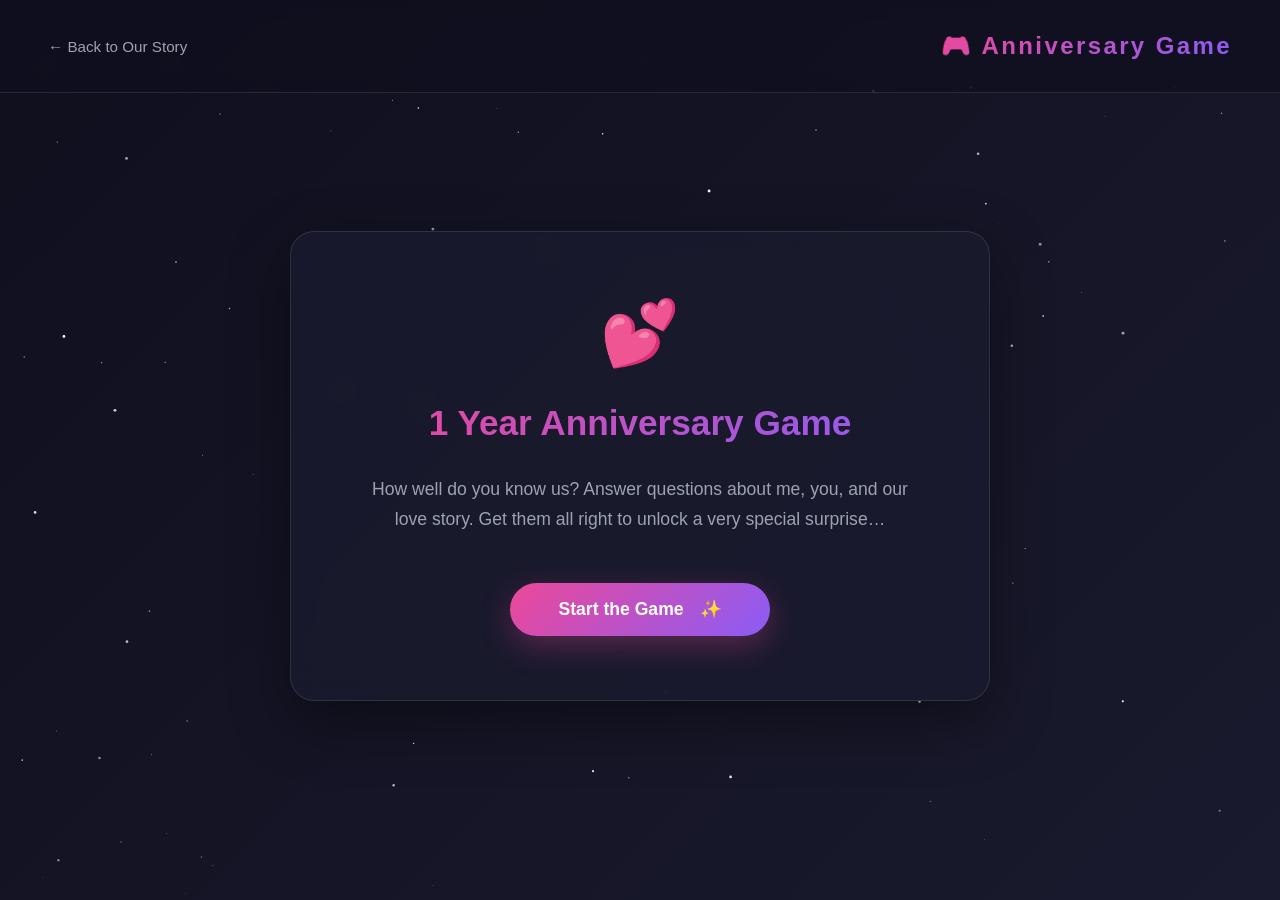
==== game.html @ 74aa3aa0 "added the game" ====
<!doctype html>
<html lang="en">
  <head>
    <meta charset="UTF-8" />
    <meta name="viewport" content="width=device-width, initial-scale=1.0" />
    <title>Anniversary Game | JM & Yara</title>
    <link rel="stylesheet" href="styles.css" />
  </head>
  <body>
    <canvas id="starsCanvas"></canvas>

    <nav class="navbar game-navbar">
      <div class="nav-content">
        <a href="index.html" class="nav-back-link">← Back to Our Story</a>
        <div class="nav-logo">🎮 Anniversary Game</div>
      </div>
    </nav>

    <main class="game-page">
      <!-- Welcome -->
      <section class="game-screen active" id="welcomeScreen">
        <div class="game-card">
          <div class="game-emoji">💕</div>
          <h1>1 Year Anniversary Game</h1>
          <p class="game-intro">
            How well do you know us? Answer questions about me, you, and our
            love story. Get them all right to unlock a very special surprise…
          </p>
          <button class="cta-button" id="startGameBtn">
            <span>Start the Game</span>
            <span class="button-icon">✨</span>
          </button>
        </div>
      </section>

      <!-- Quiz -->
      <section class="game-screen" id="quizScreen">
        <div class="game-card game-card-wide">
          <div class="game-progress">
            <div class="game-progress-bar" id="progressBar"></div>
          </div>
          <p class="game-category" id="questionCategory"></p>
          <h2 class="game-question" id="questionText"></h2>
          <div class="game-options" id="optionsContainer"></div>
          <p class="game-feedback hidden" id="questionFeedback"></p>
          <button class="cta-button game-next-btn hidden" id="nextQuestionBtn">
            <span>Next Question</span>
            <span class="button-icon">→</span>
          </button>
        </div>
      </section>

      <!-- Success -->
      <section class="game-screen" id="successScreen">
        <div class="game-card game-card-reveal">
          <div class="game-emoji">🎁</div>
          <h1>You Did It!</h1>
          <p class="game-intro">
            You know our story by heart. Here's where your gift is hiding…
          </p>
          <div class="gift-reveal">
            <p class="gift-label">Your gift is located:</p>
            <p class="gift-location">Under her bed 🛏️💝</p>
          </div>
          <a href="index.html" class="cta-button game-home-btn">
            <span>Back to Our Story</span>
            <span class="button-icon">❤️</span>
          </a>
        </div>
      </section>

      <!-- Retry -->
      <section class="game-screen" id="retryScreen">
        <div class="game-card">
          <div class="game-emoji">💭</div>
          <h1>Almost There!</h1>
          <p class="game-intro" id="retryMessage"></p>
          <button class="cta-button" id="retryGameBtn">
            <span>Try Again</span>
            <span class="button-icon">🔄</span>
          </button>
        </div>
      </section>
    </main>

    <div id="confettiContainer"></div>

    <audio id="clickSound" preload="auto">
      <source
        src="https://assets.mixkit.co/active_storage/sfx/2570/2570-preview.mp3"
        type="audio/mpeg"
      />
    </audio>
    <audio id="successSound" preload="auto">
      <source
        src="https://assets.mixkit.co/active_storage/sfx/1435/1435-preview.mp3"
        type="audio/mpeg"
      />
    </audio>

    <script src="game.js"></script>
  </body>
</html>
---- styles.css ----
/* ========================================
   ANNIVERSARY WEBSITE - PREMIUM STYLING
   ======================================== */

/* Global CSS Variables */
:root {
    /* Colors - Romantic Palette */
    --primary-dark: #0f0f1e;
    --primary-light: #f5f5ff;
    --accent-purple: #8b5cf6;
    --accent-blue: #3b82f6;
    --accent-pink: #ec4899;
    --accent-gold: #fbbf24;
    --text-dark: #1f2937;
    --text-light: #f3f4f6;
    --text-muted: #9ca3af;

    /* Theme Variables */
    --bg-primary: var(--primary-dark);
    --bg-secondary: #1a1a2e;
    --text-primary: var(--text-light);
    --text-secondary: var(--text-muted);
    --border-color: rgba(255, 255, 255, 0.1);

    /* Spacing */
    --spacing-xs: 0.5rem;
    --spacing-sm: 1rem;
    --spacing-md: 2rem;
    --spacing-lg: 3rem;
    --spacing-xl: 4rem;

    /* Typography */
    --font-sans: 'Segoe UI', Tahoma, Geneva, Verdana, sans-serif;
    --font-serif: 'Georgia', serif;

    /* Transitions */
    --transition-fast: 0.2s ease;
    --transition-normal: 0.3s ease;
    --transition-slow: 0.5s ease;
    --transition-slower: 0.8s ease;
}

/* Light Theme */
body.light-theme {
    --bg-primary: var(--primary-light);
    --bg-secondary: #f0f0ff;
    --text-primary: var(--text-dark);
    --text-secondary: #6b7280;
    --border-color: rgba(0, 0, 0, 0.1);
}

/* ========================================
   GLOBAL STYLES
   ======================================== */

* {
    margin: 0;
    padding: 0;
    box-sizing: border-box;
}

html {
    scroll-behavior: smooth;
}

body {
    font-family: var(--font-sans);
    background: linear-gradient(135deg, var(--bg-primary) 0%, var(--bg-secondary) 100%);
    color: var(--text-primary);
    transition: background var(--transition-slow), color var(--transition-slow);
    overflow-x: hidden;
    min-height: 100vh;
}

/* ========================================
   LOADING SCREEN
   ======================================== */

.loading-screen {
    position: fixed;
    inset: 0;
    display: flex;
    align-items: center;
    justify-content: center;
    background: linear-gradient(135deg, #0f0f1e 0%, #1a1a2e 100%);
    z-index: 9999;
    animation: fadeOut 0.8s ease forwards;
    animation-delay: 2s;
}

.loading-content {
    text-align: center;
}

.spinner {
    width: 60px;
    height: 60px;
    border: 3px solid rgba(255, 255, 255, 0.2);
    border-top-color: var(--accent-pink);
    border-radius: 50%;
    animation: spin 1s linear infinite;
    margin: 0 auto var(--spacing-md);
}

.loading-screen p {
    color: var(--text-light);
    font-size: 1.1rem;
    letter-spacing: 0.1em;
}

@keyframes spin {
    to { transform: rotate(360deg); }
}

@keyframes fadeOut {
    to {
        opacity: 0;
        visibility: hidden;
    }
}

/* ========================================
   SCROLL PROGRESS INDICATOR
   ======================================== */

.scroll-progress {
    position: fixed;
    top: 0;
    left: 0;
    height: 4px;
    background: linear-gradient(90deg, var(--accent-pink), var(--accent-purple), var(--accent-blue));
    width: 0%;
    z-index: 1000;
    transition: width 0.1s linear;
}

/* ========================================
   PARTICLES & BACKGROUNDS
   ======================================== */

.particle-container {
    position: fixed;
    inset: 0;
    z-index: -1;
    pointer-events: none;
}

.particle {
    position: absolute;
    background: radial-gradient(circle, var(--accent-pink) 0%, transparent 70%);
    border-radius: 50%;
    opacity: 0.3;
    animation: floatParticle var(--transition-slower) ease-in-out infinite;
}

@keyframes floatParticle {
    0%, 100% {
        transform: translateY(0) translateX(0);
        opacity: 0;
    }
    50% {
        opacity: 0.5;
    }
}

#starsCanvas {
    position: fixed;
    top: 0;
    left: 0;
    width: 100%;
    height: 100%;
    z-index: -1;
}

/* ========================================
   NAVBAR
   ======================================== */

.navbar {
    position: fixed;
    top: 0;
    left: 0;
    right: 0;
    padding: var(--spacing-md) var(--spacing-lg);
    background: rgba(15, 15, 30, 0.7);
    backdrop-filter: blur(10px);
    border-bottom: 1px solid var(--border-color);
    z-index: 100;
    transition: all var(--transition-normal);
}

.nav-content {
    max-width: 1400px;
    margin: 0 auto;
    display: flex;
    justify-content: space-between;
    align-items: center;
}

.nav-logo {
    font-size: 1.5rem;
    font-weight: 600;
    letter-spacing: 0.1em;
    background: linear-gradient(135deg, var(--accent-pink), var(--accent-purple));
    -webkit-background-clip: text;
    -webkit-text-fill-color: transparent;
    background-clip: text;
}

.nav-controls {
    display: flex;
    gap: var(--spacing-md);
}

.control-btn {
    background: rgba(139, 92, 246, 0.2);
    border: 1px solid var(--border-color);
    color: var(--text-primary);
    width: 40px;
    height: 40px;
    border-radius: 50%;
    cursor: pointer;
    font-size: 1.2rem;
    transition: all var(--transition-normal);
    display: flex;
    align-items: center;
    justify-content: center;
}

.control-btn:hover {
    background: rgba(139, 92, 246, 0.4);
    transform: scale(1.1);
}

/* ========================================
   SECTION HEADERS
   ======================================== */

.section-header {
    text-align: center;
    margin-bottom: var(--spacing-xl);
    animation: slideInDown 0.8s ease;
}

.section-header h2 {
    font-size: 3rem;
    margin-bottom: var(--spacing-md);
    background: linear-gradient(135deg, var(--accent-pink), var(--accent-purple), var(--accent-blue));
    -webkit-background-clip: text;
    -webkit-text-fill-color: transparent;
    background-clip: text;
    font-weight: 700;
    letter-spacing: 0.05em;
}

.header-underline {
    width: 100px;
    height: 4px;
    background: linear-gradient(90deg, var(--accent-pink), var(--accent-purple));
    margin: 0 auto;
    border-radius: 2px;
}

@keyframes slideInDown {
    from {
        opacity: 0;
        transform: translateY(-30px);
    }
    to {
        opacity: 1;
        transform: translateY(0);
    }
}

/* ========================================
   HERO SECTION
   ======================================== */

.hero {
    position: relative;
    min-height: 100vh;
    display: flex;
    align-items: center;
    justify-content: center;
    text-align: center;
    padding: var(--spacing-xl);
    overflow: hidden;
    background: linear-gradient(135deg, #0f0f1e 0%, #1a1a2e 50%, #2d1b69 100%);
}

.hero-stars {
    position: absolute;
    inset: 0;
    z-index: 1;
}

.hero-content {
    position: relative;
    z-index: 2;
    max-width: 800px;
    animation: fadeInUp 1.2s ease 0.5s both;
}

.hero-title {
    font-size: 5rem;
    font-weight: 800;
    margin-bottom: var(--spacing-md);
    background: linear-gradient(135deg, var(--accent-pink), var(--accent-purple), var(--accent-blue));
    -webkit-background-clip: text;
    -webkit-text-fill-color: transparent;
    background-clip: text;
    animation: titleGlow 3s ease infinite;
    letter-spacing: 0.02em;
    line-height: 1.2;
}

.hero-subtitle {
    font-size: 1.5rem;
    color: var(--text-secondary);
    margin-bottom: var(--spacing-xl);
    animation: fadeIn 1s ease 1s both;
}

.cta-button {
    display: inline-flex;
    align-items: center;
    gap: var(--spacing-sm);
    padding: 1rem 3rem;
    font-size: 1.1rem;
    font-weight: 600;
    background: linear-gradient(135deg, var(--accent-pink), var(--accent-purple));
    color: white;
    border: none;
    border-radius: 50px;
    cursor: pointer;
    transition: all var(--transition-normal);
    box-shadow: 0 10px 30px rgba(236, 72, 153, 0.3);
    animation: bounceIn 0.8s ease 1.2s both;
    position: relative;
    overflow: hidden;
}

.cta-button::before {
    content: '';
    position: absolute;
    inset: 0;
    background: linear-gradient(135deg, var(--accent-blue), var(--accent-pink));
    opacity: 0;
    transition: opacity var(--transition-normal);
}

.cta-button:hover {
    transform: translateY(-2px);
    box-shadow: 0 15px 40px rgba(236, 72, 153, 0.5);
}

.cta-button:active {
    transform: translateY(0);
}

.button-icon {
    display: inline-block;
    animation: spin 2s linear infinite;
}

.scroll-indicator {
    position: absolute;
    bottom: var(--spacing-xl);
    left: 50%;
    transform: translateX(-50%);
    text-align: center;
    animation: bounce 2s ease infinite;
}

.scroll-indicator span {
    display: block;
    color: var(--text-secondary);
    margin-bottom: var(--spacing-sm);
    font-size: 0.9rem;
}

.mouse-icon {
    width: 24px;
    height: 36px;
    border: 2px solid var(--accent-pink);
    border-radius: 12px;
    margin: 0 auto;
    position: relative;
}

.mouse-icon::after {
    content: '';
    position: absolute;
    width: 2px;
    height: 8px;
    background: var(--accent-pink);
    top: 6px;
    left: 50%;
    transform: translateX(-50%);
    border-radius: 1px;
    animation: scroll 1.5s ease infinite;
}

@keyframes bounce {
    0%, 100% {
        transform: translateX(-50%) translateY(0);
    }
    50% {
        transform: translateX(-50%) translateY(10px);
    }
}

@keyframes scroll {
    0% {
        opacity: 1;
        transform: translateX(-50%) translateY(0);
    }
    100% {
        opacity: 0;
        transform: translateX(-50%) translateY(10px);
    }
}

@keyframes fadeInUp {
    from {
        opacity: 0;
        transform: translateY(30px);
    }
    to {
        opacity: 1;
        transform: translateY(0);
    }
}

@keyframes fadeIn {
    from {
        opacity: 0;
    }
    to {
        opacity: 1;
    }
}

@keyframes titleGlow {
    0%, 100% {
        filter: drop-shadow(0 0 10px rgba(236, 72, 153, 0.3));
    }
    50% {
        filter: drop-shadow(0 0 20px rgba(139, 92, 246, 0.5));
    }
}

/* ========================================
   LOVE LETTER SECTION
   ======================================== */

.love-letter {
    min-height: 100vh;
    display: flex;
    flex-direction: column;
    align-items: center;
    justify-content: center;
    padding: var(--spacing-xl);
    background: linear-gradient(135deg, var(--bg-primary) 0%, var(--bg-secondary) 100%);
}

.letter-content {
    display: flex;
    align-items: center;
    justify-content: center;
    margin-top: var(--spacing-xl);
}

.letter-paper {
    background: rgba(255, 255, 255, 0.05);
    backdrop-filter: blur(10px);
    border: 1px solid var(--border-color);
    border-radius: 20px;
    padding: var(--spacing-xl);
    max-width: 700px;
    box-shadow: 0 20px 60px rgba(236, 72, 153, 0.1);
    animation: paperSlideIn 1s ease;
}

.letter-text {
    color: var(--text-primary);
    line-height: 1.8;
    font-size: 1.1rem;
}

.letter-text p {
    margin-bottom: var(--spacing-md);
    animation: typewriter 2.5s steps(60, end) forwards;
    opacity: 0;
}

.letter-text p:nth-child(1) {
    animation-delay: 0.2s;
}

.letter-text p:nth-child(2) {
    animation-delay: 0.6s;
}

.letter-text p:nth-child(3) {
    animation-delay: 1s;
}

.letter-text p:nth-child(4) {
    animation-delay: 1.4s;
}

.letter-text p:nth-child(5) {
    animation-delay: 1.8s;
}

.letter-text p:nth-child(6) {
    animation-delay: 2.2s;
}

.letter-text p:nth-child(7) {
    animation-delay: 2.6s;
}

.letter-text p:nth-child(8) {
    animation-delay: 3s;
}

.letter-signature {
    margin-top: var(--spacing-lg) !important;
    text-align: right;
    font-style: italic;
    color: var(--accent-pink);
    animation-delay: 3.4s !important;
}

@keyframes typewriter {
    from {
        opacity: 0;
    }
    to {
        opacity: 1;
    }
}

@keyframes paperSlideIn {
    from {
        opacity: 0;
        transform: translateY(40px) rotateX(20deg);
    }
    to {
        opacity: 1;
        transform: translateY(0) rotateX(0);
    }
}

/* ========================================
   TIMELINE SECTION
   ======================================== */

.timeline {
    min-height: 100vh;
    display: flex;
    flex-direction: column;
    align-items: center;
    justify-content: center;
    padding: var(--spacing-xl);
    background: linear-gradient(135deg, var(--bg-secondary) 0%, var(--bg-primary) 100%);
}

.timeline-container {
    position: relative;
    max-width: 800px;
    width: 100%;
    margin-top: var(--spacing-xl);
}

.timeline-line {
    position: absolute;
    left: 50%;
    top: 0;
    bottom: 0;
    width: 2px;
    background: linear-gradient(180deg, var(--accent-pink), var(--accent-purple), transparent);
    transform: translateX(-50%);
}

.timeline-items {
    position: relative;
    z-index: 2;
}

.timeline-item {
    margin-bottom: var(--spacing-xl);
    animation: fadeInLeft 0.8s ease forwards;
    opacity: 0;
}

.timeline-item:nth-child(odd) {
    text-align: right;
    padding-right: 51%;
}

.timeline-item:nth-child(even) {
    text-align: left;
    padding-left: 51%;
}

.timeline-marker {
    position: absolute;
    left: 50%;
    transform: translateX(-50%);
    width: 16px;
    height: 16px;
    background: linear-gradient(135deg, var(--accent-pink), var(--accent-purple));
    border-radius: 50%;
    border: 3px solid var(--bg-secondary);
    top: 20px;
    z-index: 3;
    animation: pulseMarker 2s ease infinite;
}

.timeline-content {
    background: rgba(139, 92, 246, 0.1);
    border: 1px solid var(--border-color);
    border-radius: 15px;
    padding: var(--spacing-md);
    backdrop-filter: blur(10px);
    transition: all var(--transition-normal);
}

.timeline-content:hover {
    background: rgba(139, 92, 246, 0.2);
    transform: translateY(-5px);
}

.timeline-date {
    color: var(--accent-pink);
    font-weight: 600;
    margin-bottom: var(--spacing-sm);
    font-size: 0.9rem;
}

.timeline-title {
    font-size: 1.3rem;
    font-weight: 700;
    margin-bottom: var(--spacing-sm);
    color: var(--text-primary);
}

.timeline-description {
    color: var(--text-secondary);
    line-height: 1.6;
}

@keyframes fadeInLeft {
    from {
        opacity: 0;
        transform: translateX(-30px);
    }
    to {
        opacity: 1;
        transform: translateX(0);
    }
}

@keyframes pulseMarker {
    0%, 100% {
        box-shadow: 0 0 0 0 rgba(236, 72, 153, 0.7);
    }
    50% {
        box-shadow: 0 0 0 10px rgba(236, 72, 153, 0);
    }
}

@media (max-width: 768px) {
    .timeline-line {
        left: 0;
    }

    .timeline-item {
        text-align: left !important;
        padding-left: var(--spacing-xl) !important;
        padding-right: 0 !important;
    }

    .timeline-marker {
        left: 0;
    }
}

/* ========================================
   GALLERY SECTION
   ======================================== */

.gallery {
    min-height: 100vh;
    display: flex;
    flex-direction: column;
    align-items: center;
    justify-content: center;
    padding: var(--spacing-xl);
    background: linear-gradient(135deg, var(--bg-primary) 0%, var(--bg-secondary) 100%);
}

.gallery-grid {
    display: grid;
    grid-template-columns: repeat(auto-fit, minmax(250px, 1fr));
    gap: var(--spacing-md);
    max-width: 1200px;
    width: 100%;
    margin-top: var(--spacing-xl);
}

.gallery-item {
    position: relative;
    aspect-ratio: 1;
    border-radius: 15px;
    overflow: hidden;
    cursor: pointer;
    animation: scaleIn 0.6s ease;
    group: "gallery";
}

.gallery-item img {
    width: 100%;
    height: 100%;
    object-fit: cover;
    transition: transform var(--transition-slow);
}

.gallery-item:hover img {
    transform: scale(1.1);
}

.gallery-overlay {
    position: absolute;
    inset: 0;
    background: linear-gradient(135deg, rgba(139, 92, 246, 0.3), rgba(236, 72, 153, 0.3));
    display: flex;
    align-items: center;
    justify-content: center;
    opacity: 0;
    transition: opacity var(--transition-normal);
}

.gallery-item:hover .gallery-overlay {
    opacity: 1;
}

.gallery-overlay-icon {
    font-size: 3rem;
    animation: float 3s ease infinite;
}

@keyframes scaleIn {
    from {
        opacity: 0;
        transform: scale(0.9);
    }
    to {
        opacity: 1;
        transform: scale(1);
    }
}

@keyframes float {
    0%, 100% {
        transform: translateY(0);
    }
    50% {
        transform: translateY(-10px);
    }
}

/* ========================================
   LIGHTBOX
   ======================================== */

.lightbox {
    display: none;
    position: fixed;
    inset: 0;
    background: rgba(0, 0, 0, 0.9);
    z-index: 200;
    align-items: center;
    justify-content: center;
    padding: var(--spacing-xl);
    animation: fadeIn 0.3s ease;
}

.lightbox.active {
    display: flex;
}

.lightbox-content {
    position: relative;
    max-width: 900px;
    width: 100%;
    animation: zoomIn 0.3s ease;
}

#lightboxImage {
    width: 100%;
    height: auto;
    border-radius: 10px;
    max-height: 80vh;
    object-fit: contain;
}

.lightbox-close {
    position: absolute;
    top: -40px;
    right: 0;
    font-size: 2.5rem;
    color: white;
    background: none;
    border: none;
    cursor: pointer;
    transition: transform var(--transition-normal);
}

.lightbox-close:hover {
    transform: rotate(90deg);
}

.lightbox-caption {
    text-align: center;
    color: var(--text-light);
    margin-top: var(--spacing-md);
    font-style: italic;
}

@keyframes zoomIn {
    from {
        opacity: 0;
        transform: scale(0.8);
    }
    to {
        opacity: 1;
        transform: scale(1);
    }
}

/* ========================================
   REASONS SECTION
   ======================================== */

.reasons {
    min-height: 100vh;
    display: flex;
    flex-direction: column;
    align-items: center;
    justify-content: center;
    padding: var(--spacing-xl);
    background: linear-gradient(135deg, var(--bg-secondary) 0%, var(--bg-primary) 100%);
}

.reasons-grid {
    display: grid;
    grid-template-columns: repeat(auto-fit, minmax(280px, 1fr));
    gap: var(--spacing-lg);
    max-width: 1200px;
    width: 100%;
    margin-top: var(--spacing-xl);
    perspective: 1000px;
}

.reason-card {
    position: relative;
    height: 300px;
    cursor: pointer;
    animation: cardSlideIn 0.8s ease;
}

.reason-card-inner {
    position: relative;
    width: 100%;
    height: 100%;
    transition: transform 0.6s;
    transform-style: preserve-3d;
}

.reason-card.flipped .reason-card-inner {
    transform: rotateY(180deg);
}

.reason-card-front,
.reason-card-back {
    position: absolute;
    width: 100%;
    height: 100%;
    backface-visibility: hidden;
    display: flex;
    align-items: center;
    justify-content: center;
    text-align: center;
    border-radius: 15px;
    border: 1px solid var(--border-color);
    padding: var(--spacing-md);
}

.reason-card-front {
    background: linear-gradient(135deg, rgba(139, 92, 246, 0.2), rgba(236, 72, 153, 0.2));
    backdrop-filter: blur(10px);
}

.reason-card-back {
    background: linear-gradient(135deg, rgba(236, 72, 153, 0.2), rgba(59, 130, 246, 0.2));
    backdrop-filter: blur(10px);
    transform: rotateY(180deg);
}

.reason-emoji {
    font-size: 3rem;
    margin-bottom: var(--spacing-md);
    display: block;
}

.reason-title {
    font-size: 1.5rem;
    font-weight: 700;
    color: var(--text-primary);
}

.reason-description {
    color: var(--text-secondary);
    line-height: 1.6;
    font-size: 0.95rem;
}

@keyframes cardSlideIn {
    from {
        opacity: 0;
        transform: translateY(30px);
    }
    to {
        opacity: 1;
        transform: translateY(0);
    }
}

/* ========================================
   COUNTER SECTION
   ======================================== */

.counter {
    min-height: 100vh;
    display: flex;
    flex-direction: column;
    align-items: center;
    justify-content: center;
    padding: var(--spacing-xl);
    background: linear-gradient(135deg, var(--bg-primary) 0%, var(--bg-secondary) 100%);
}

.counter-grid {
    display: grid;
    grid-template-columns: repeat(auto-fit, minmax(220px, 1fr));
    gap: var(--spacing-lg);
    max-width: 1000px;
    width: 100%;
    margin-top: var(--spacing-xl);
}

.counter-card {
    background: rgba(139, 92, 246, 0.1);
    border: 1px solid var(--border-color);
    border-radius: 15px;
    padding: var(--spacing-lg);
    text-align: center;
    backdrop-filter: blur(10px);
    transition: all var(--transition-normal);
    animation: counterBounce 0.8s ease;
}

.counter-card:hover {
    background: rgba(139, 92, 246, 0.2);
    transform: translateY(-10px);
    box-shadow: 0 10px 30px rgba(236, 72, 153, 0.2);
}

.counter-value {
    font-size: 3.5rem;
    font-weight: 800;
    background: linear-gradient(135deg, var(--accent-pink), var(--accent-purple));
    -webkit-background-clip: text;
    -webkit-text-fill-color: transparent;
    background-clip: text;
    margin-bottom: var(--spacing-md);
    font-variant-numeric: tabular-nums;
}

.counter-label {
    font-size: 1rem;
    color: var(--text-secondary);
    letter-spacing: 0.05em;
    text-transform: uppercase;
    font-weight: 600;
}

@keyframes counterBounce {
    0%, 100% {
        opacity: 0;
        transform: translateY(30px);
    }
    50% {
        opacity: 1;
    }
}

/* ========================================
   DREAMS SECTION
   ======================================== */

.dreams {
    min-height: 100vh;
    display: flex;
    flex-direction: column;
    align-items: center;
    justify-content: center;
    padding: var(--spacing-xl);
    background: linear-gradient(135deg, var(--bg-secondary) 0%, var(--bg-primary) 100%);
}

.dreams-grid {
    display: grid;
    grid-template-columns: repeat(auto-fit, minmax(250px, 1fr));
    gap: var(--spacing-lg);
    max-width: 1200px;
    width: 100%;
    margin-top: var(--spacing-xl);
}

.dream-card {
    background: rgba(139, 92, 246, 0.1);
    border: 1px solid var(--border-color);
    border-radius: 15px;
    padding: var(--spacing-lg);
    text-align: center;
    backdrop-filter: blur(10px);
    animation: dreamFloat 3s ease-in-out infinite;
    transition: all var(--transition-normal);
}

.dream-card:nth-child(2) {
    animation-delay: 0.3s;
}

.dream-card:nth-child(3) {
    animation-delay: 0.6s;
}

.dream-card:nth-child(4) {
    animation-delay: 0.9s;
}

.dream-card:nth-child(5) {
    animation-delay: 1.2s;
}

.dream-card:hover {
    background: rgba(139, 92, 246, 0.2);
    transform: translateY(-15px);
}

.dream-emoji {
    font-size: 3rem;
    margin-bottom: var(--spacing-md);
}

.dream-title {
    font-size: 1.3rem;
    font-weight: 700;
    color: var(--text-primary);
    margin-bottom: var(--spacing-sm);
}

.dream-description {
    color: var(--text-secondary);
    font-size: 0.95rem;
    line-height: 1.6;
}

@keyframes dreamFloat {
    0%, 100% {
        transform: translateY(0);
    }
    50% {
        transform: translateY(-20px);
    }
}

/* ========================================
   INVITATION SECTION
   ======================================== */

.invitation {
    min-height: 100vh;
    display: flex;
    align-items: center;
    justify-content: center;
    padding: var(--spacing-xl);
    background: linear-gradient(135deg, var(--bg-primary) 0%, var(--bg-secondary) 100%);
}

.invitation-card {
    background: linear-gradient(135deg, rgba(139, 92, 246, 0.15), rgba(236, 72, 153, 0.15));
    border: 2px solid var(--border-color);
    border-radius: 20px;
    padding: var(--spacing-xl);
    max-width: 500px;
    backdrop-filter: blur(20px);
    animation: invitationSlide 0.8s ease;
    box-shadow: 0 20px 60px rgba(236, 72, 153, 0.2);
}

.invitation-header {
    text-align: center;
    margin-bottom: var(--spacing-lg);
}

.invitation-date {
    display: inline-block;
    font-size: 2.5rem;
    font-weight: 800;
    background: linear-gradient(135deg, var(--accent-pink), var(--accent-purple));
    -webkit-background-clip: text;
    -webkit-text-fill-color: transparent;
    background-clip: text;
    margin-bottom: var(--spacing-md);
}

.invitation-header h2 {
    font-size: 2.5rem;
    margin-bottom: var(--spacing-sm);
}

.invitation-subtitle {
    color: var(--text-secondary);
    font-size: 1.1rem;
}

.invitation-details {
    margin-bottom: var(--spacing-lg);
}

.detail-item {
    display: flex;
    align-items: flex-start;
    gap: var(--spacing-md);
    margin-bottom: var(--spacing-lg);
    padding: var(--spacing-md);
    background: rgba(255, 255, 255, 0.05);
    border-radius: 10px;
    border: 1px solid var(--border-color);
}

.detail-icon {
    font-size: 1.5rem;
    margin-top: 2px;
}

.detail-label {
    font-size: 0.85rem;
    color: var(--text-secondary);
    text-transform: uppercase;
    letter-spacing: 0.1em;
    margin-bottom: var(--spacing-xs);
}

.detail-value {
    font-size: 1.1rem;
    font-weight: 600;
    color: var(--text-primary);
}

.time-input {
    background: rgba(139, 92, 246, 0.2);
    border: 1px solid var(--border-color);
    color: var(--text-primary);
    padding: var(--spacing-sm);
    border-radius: 8px;
    font-size: 1.1rem;
    width: 100%;
    font-weight: 600;
    transition: all var(--transition-normal);
}

.time-input:hover,
.time-input:focus {
    background: rgba(139, 92, 246, 0.3);
    outline: none;
    border-color: var(--accent-purple);
}

.rsvp-button {
    width: 100%;
    padding: 1rem;
    font-size: 1.1rem;
    font-weight: 700;
    background: linear-gradient(135deg, var(--accent-pink), var(--accent-purple));
    color: white;
    border: none;
    border-radius: 12px;
    cursor: pointer;
    transition: all var(--transition-normal);
    box-shadow: 0 10px 30px rgba(236, 72, 153, 0.3);
}

.rsvp-button:hover {
    transform: translateY(-2px);
    box-shadow: 0 15px 40px rgba(236, 72, 153, 0.5);
}

.rsvp-button:active {
    transform: translateY(0);
}

@keyframes invitationSlide {
    from {
        opacity: 0;
        transform: translateY(40px);
    }
    to {
        opacity: 1;
        transform: translateY(0);
    }
}

/* ========================================
   SECRET MESSAGE SECTION
   ======================================== */

.secret {
    min-height: 100vh;
    display: flex;
    flex-direction: column;
    align-items: center;
    justify-content: center;
    padding: var(--spacing-xl);
    background: linear-gradient(135deg, var(--bg-secondary) 0%, var(--bg-primary) 100%);
}

.secret-container {
    max-width: 600px;
    width: 100%;
    margin-top: var(--spacing-xl);
}

.secret-locked,
.secret-unlocked {
    background: rgba(139, 92, 246, 0.1);
    border: 1px solid var(--border-color);
    border-radius: 15px;
    padding: var(--spacing-xl);
    text-align: center;
    backdrop-filter: blur(10px);
    animation: secretFade 0.6s ease;
}

.secret-unlocked {
    animation: secretGlow 0.6s ease;
}

.lock-icon,
.unlock-icon {
    font-size: 4rem;
    margin-bottom: var(--spacing-md);
    display: inline-block;
}

.lock-icon {
    animation: shake 0.5s ease infinite;
}

.unlock-icon {
    animation: celebrate 0.6s ease;
}

.secret-locked p {
    color: var(--text-secondary);
    margin-bottom: var(--spacing-md);
    font-size: 1.1rem;
}

.hint {
    font-size: 0.9rem;
    color: var(--accent-gold);
    margin-top: var(--spacing-md);
    font-style: italic;
}

#secretInput {
    width: 100%;
    padding: var(--spacing-md);
    margin: var(--spacing-md) 0;
    background: rgba(139, 92, 246, 0.2);
    border: 1px solid var(--border-color);
    color: var(--text-primary);
    border-radius: 10px;
    font-size: 1rem;
    transition: all var(--transition-normal);
}

#secretInput:focus {
    outline: none;
    background: rgba(139, 92, 246, 0.3);
    border-color: var(--accent-purple);
}

.unlock-button {
    padding: var(--spacing-md) var(--spacing-lg);
    font-size: 1.1rem;
    font-weight: 700;
    background: linear-gradient(135deg, var(--accent-pink), var(--accent-purple));
    color: white;
    border: none;
    border-radius: 10px;
    cursor: pointer;
    transition: all var(--transition-normal);
    box-shadow: 0 10px 30px rgba(236, 72, 153, 0.3);
}

.unlock-button:hover {
    transform: translateY(-2px);
    box-shadow: 0 15px 40px rgba(236, 72, 153, 0.5);
}

.unlock-button:active {
    transform: translateY(0);
}

.secret-message {
    font-size: 1.3rem;
    line-height: 1.8;
    color: var(--text-primary);
    animation: messageReveal 0.8s ease;
}

.hidden {
    display: none !important;
}

@keyframes shake {
    0%, 100% {
        transform: rotateZ(0deg);
    }
    25% {
        transform: rotateZ(-5deg);
    }
    75% {
        transform: rotateZ(5deg);
    }
}

@keyframes celebrate {
    0% {
        transform: scale(0.5) rotateZ(-45deg);
        opacity: 0;
    }
    100% {
        transform: scale(1) rotateZ(0deg);
        opacity: 1;
    }
}

@keyframes secretFade {
    from {
        opacity: 0;
        transform: translateY(20px);
    }
    to {
        opacity: 1;
        transform: translateY(0);
    }
}

@keyframes secretGlow {
    0% {
        box-shadow: 0 0 0 rgba(236, 72, 153, 0.5);
    }
    50% {
        box-shadow: 0 0 30px rgba(236, 72, 153, 0.5);
    }
    100% {
        box-shadow: 0 0 0 rgba(236, 72, 153, 0.5);
    }
}

@keyframes messageReveal {
    from {
        opacity: 0;
        transform: rotateX(-90deg);
    }
    to {
        opacity: 1;
        transform: rotateX(0);
    }
}

/* ========================================
   ENDING SECTION
   ======================================== */

.ending {
    min-height: 100vh;
    display: flex;
    align-items: center;
    justify-content: center;
    padding: var(--spacing-xl);
    background: linear-gradient(135deg, #0f0f1e 0%, #1a1a2e 50%, #2d1b69 100%);
    position: relative;
    overflow: hidden;
}

.ending-content {
    text-align: center;
    z-index: 2;
    animation: endingFadeIn 1.2s ease;
}

.ending-title {
    font-size: 3.5rem;
    line-height: 1.3;
    background: linear-gradient(135deg, var(--accent-pink), var(--accent-purple), var(--accent-blue));
    -webkit-background-clip: text;
    -webkit-text-fill-color: transparent;
    background-clip: text;
    font-weight: 800;
    letter-spacing: 0.02em;
}

.floating-hearts {
    position: absolute;
    inset: 0;
    z-index: 1;
}

.heart {
    position: absolute;
    font-size: 2rem;
    animation: floatHeart 6s ease-in forwards;
    opacity: 0;
}

@keyframes floatHeart {
    0% {
        opacity: 1;
        transform: translateY(0) translateX(0);
    }
    100% {
        opacity: 0;
        transform: translateY(-800px) translateX(150px);
    }
}

@keyframes endingFadeIn {
    from {
        opacity: 0;
        transform: scale(0.8);
    }
    to {
        opacity: 1;
        transform: scale(1);
    }
}

/* ========================================
   CONFETTI
   ======================================== */

.confetti-piece {
    position: fixed;
    pointer-events: none;
    animation: confettiFall 3s ease-out forwards;
}

@keyframes confettiFall {
    to {
        transform: translateY(100vh) rotateZ(360deg);
        opacity: 0;
    }
}

/* ========================================
   CUSTOM CURSOR
   ======================================== */

.custom-cursor {
    position: fixed;
    pointer-events: none;
    font-size: 2rem;
    z-index: 9999;
    display: flex;
    align-items: center;
    justify-content: center;
    animation: cursorPulse 1s ease infinite;
}

@keyframes cursorPulse {
    0%, 100% {
        transform: scale(1);
    }
    50% {
        transform: scale(1.2);
    }
}

/* ========================================
   SECTION SPACING
   ======================================== */

section {
    scroll-margin-top: 60px;
    position: relative;
}

/* ========================================
   RESPONSIVE DESIGN
   ======================================== */

@media (max-width: 1024px) {
    .hero-title {
        font-size: 3.5rem;
    }

    .section-header h2 {
        font-size: 2.5rem;
    }

    .counter-value {
        font-size: 2.5rem;
    }

    .ending-title {
        font-size: 2.5rem;
    }
}

@media (max-width: 768px) {
    :root {
        --spacing-lg: 2rem;
        --spacing-xl: 2.5rem;
    }

    .navbar {
        padding: var(--spacing-md);
    }

    .nav-logo {
        font-size: 1.2rem;
    }

    .hero-title {
        font-size: 2.5rem;
    }

    .hero-subtitle {
        font-size: 1.1rem;
    }

    .section-header h2 {
        font-size: 2rem;
    }

    .letter-paper {
        padding: var(--spacing-md);
    }

    .letter-text {
        font-size: 1rem;
    }

    .counter-value {
        font-size: 2rem;
    }

    .ending-title {
        font-size: 2rem;
    }

    .gallery-grid {
        grid-template-columns: repeat(auto-fit, minmax(150px, 1fr));
    }

    .reason-card {
        height: 200px;
    }

    .invitation-card {
        padding: var(--spacing-md);
    }

    .secret-locked,
    .secret-unlocked {
        padding: var(--spacing-md);
    }
}

@media (max-width: 480px) {
    :root {
        --spacing-md: 1.5rem;
        --spacing-lg: 1.5rem;
        --spacing-xl: 1.5rem;
    }

    .hero-title {
        font-size: 2rem;
    }

    .section-header h2 {
        font-size: 1.7rem;
    }

    .hero-subtitle {
        font-size: 0.95rem;
    }

    .cta-button {
        padding: 0.8rem 1.5rem;
        font-size: 1rem;
    }

    .letter-paper {
        padding: var(--spacing-md);
        border-radius: 12px;
    }

    .letter-text {
        font-size: 0.95rem;
    }

    .counter-grid {
        grid-template-columns: repeat(2, 1fr);
        gap: var(--spacing-md);
    }

    .counter-value {
        font-size: 1.8rem;
    }

    .ending-title {
        font-size: 1.5rem;
    }

    .gallery-grid {
        grid-template-columns: repeat(auto-fit, minmax(120px, 1fr));
        gap: var(--spacing-sm);
    }

    .custom-cursor {
        font-size: 1.5rem;
    }

    .mouse-icon {
        width: 18px;
        height: 28px;
    }

    .navbar {
        padding: var(--spacing-sm);
    }
}

/* ========================================
   NAV GAME BUTTON
   ======================================== */

.nav-game-btn {
    display: inline-flex;
    align-items: center;
    gap: 0.4rem;
    padding: 0.55rem 1.25rem;
    font-size: 0.9rem;
    font-weight: 600;
    text-decoration: none;
    color: white;
    background: linear-gradient(135deg, var(--accent-pink), var(--accent-purple));
    border-radius: 50px;
    box-shadow: 0 4px 20px rgba(236, 72, 153, 0.35);
    transition: all var(--transition-normal);
    white-space: nowrap;
}

.nav-game-btn:hover {
    transform: translateY(-2px);
    box-shadow: 0 8px 28px rgba(236, 72, 153, 0.5);
}

.nav-back-link {
    color: var(--text-secondary);
    text-decoration: none;
    font-size: 0.95rem;
    transition: color var(--transition-fast);
}

.nav-back-link:hover {
    color: var(--accent-pink);
}

/* ========================================
   ANNIVERSARY GAME PAGE
   ======================================== */

.game-page {
    min-height: 100vh;
    padding: 6rem var(--spacing-lg) var(--spacing-xl);
    display: flex;
    align-items: center;
    justify-content: center;
}

.game-navbar .nav-content {
    gap: var(--spacing-md);
}

.game-screen {
    display: none;
    width: 100%;
    max-width: 700px;
    margin: 0 auto;
    animation: fadeInUp 0.6s ease;
}

.game-screen.active {
    display: block;
}

.game-card {
    background: rgba(26, 26, 46, 0.85);
    backdrop-filter: blur(12px);
    border: 1px solid var(--border-color);
    border-radius: 24px;
    padding: var(--spacing-xl);
    text-align: center;
    box-shadow: 0 20px 60px rgba(0, 0, 0, 0.4);
}

.game-card-wide {
    max-width: 600px;
    margin: 0 auto;
    text-align: left;
}

.game-card-reveal {
    border-color: rgba(236, 72, 153, 0.4);
    box-shadow: 0 20px 60px rgba(236, 72, 153, 0.2);
}

.game-emoji {
    font-size: 4rem;
    margin-bottom: var(--spacing-md);
    animation: bounceIn 0.8s ease;
}

.game-card h1 {
    font-size: 2.2rem;
    margin-bottom: var(--spacing-md);
    background: linear-gradient(135deg, var(--accent-pink), var(--accent-purple));
    -webkit-background-clip: text;
    -webkit-text-fill-color: transparent;
    background-clip: text;
}

.game-intro {
    color: var(--text-secondary);
    font-size: 1.1rem;
    line-height: 1.7;
    margin-bottom: var(--spacing-lg);
}

.game-progress {
    height: 6px;
    background: rgba(255, 255, 255, 0.1);
    border-radius: 3px;
    margin-bottom: var(--spacing-lg);
    overflow: hidden;
}

.game-progress-bar {
    height: 100%;
    width: 0%;
    background: linear-gradient(90deg, var(--accent-pink), var(--accent-purple));
    border-radius: 3px;
    transition: width 0.4s ease;
}

.game-category {
    font-size: 0.85rem;
    font-weight: 600;
    letter-spacing: 0.08em;
    text-transform: uppercase;
    color: var(--accent-pink);
    margin-bottom: var(--spacing-sm);
}

.game-question {
    font-size: 1.5rem;
    line-height: 1.4;
    margin-bottom: var(--spacing-lg);
    color: var(--text-primary);
}

.game-options {
    display: flex;
    flex-direction: column;
    gap: var(--spacing-sm);
    margin-bottom: var(--spacing-md);
}

.game-option {
    padding: 1rem 1.25rem;
    font-size: 1rem;
    text-align: left;
    color: var(--text-primary);
    background: rgba(255, 255, 255, 0.05);
    border: 2px solid var(--border-color);
    border-radius: 12px;
    cursor: pointer;
    transition: all var(--transition-fast);
    font-family: var(--font-sans);
}

.game-option:hover:not(:disabled) {
    border-color: var(--accent-purple);
    background: rgba(139, 92, 246, 0.15);
    transform: translateX(4px);
}

.game-option:disabled {
    cursor: default;
}

.game-option.correct {
    border-color: #22c55e;
    background: rgba(34, 197, 94, 0.15);
}

.game-option.wrong {
    border-color: #ef4444;
    background: rgba(239, 68, 68, 0.15);
}

.game-feedback {
    font-size: 1rem;
    font-weight: 600;
    margin-bottom: var(--spacing-md);
    text-align: center;
}

.feedback-correct {
    color: #22c55e;
}

.feedback-wrong {
    color: #f87171;
}

.game-next-btn,
.game-home-btn {
    display: flex;
    margin: var(--spacing-md) auto 0;
    text-decoration: none;
    justify-content: center;
}

.gift-reveal {
    background: linear-gradient(135deg, rgba(236, 72, 153, 0.15), rgba(139, 92, 246, 0.15));
    border: 2px solid rgba(236, 72, 153, 0.4);
    border-radius: 16px;
    padding: var(--spacing-lg);
    margin-bottom: var(--spacing-lg);
    animation: pulse 2s ease infinite;
}

.gift-label {
    font-size: 0.95rem;
    color: var(--text-secondary);
    margin-bottom: var(--spacing-sm);
}

.gift-location {
    font-size: 2rem;
    font-weight: 700;
    background: linear-gradient(135deg, var(--accent-pink), var(--accent-gold));
    -webkit-background-clip: text;
    -webkit-text-fill-color: transparent;
    background-clip: text;
}

@keyframes pulse {
    0%, 100% { transform: scale(1); }
    50% { transform: scale(1.02); }
}

@media (max-width: 768px) {
    .nav-game-btn {
        font-size: 0.75rem;
        padding: 0.45rem 0.9rem;
    }

    .nav-content {
        flex-wrap: wrap;
        justify-content: center;
        gap: var(--spacing-sm);
    }

    .game-page {
        padding-top: 7rem;
    }

    .game-card {
        padding: var(--spacing-lg);
    }

    .game-card h1 {
        font-size: 1.6rem;
    }

    .game-question {
        font-size: 1.2rem;
    }

    .gift-location {
        font-size: 1.5rem;
    }
}

/* ========================================
   UTILITY CLASSES
   ======================================== */

.hidden {
    display: none !important;
}

.no-scroll {
    overflow: hidden;
}

/* ========================================
   SCROLLBAR STYLING
   ======================================== */

::-webkit-scrollbar {
    width: 12px;
}

::-webkit-scrollbar-track {
    background: var(--bg-primary);
}

::-webkit-scrollbar-thumb {
    background: linear-gradient(180deg, var(--accent-pink), var(--accent-purple));
    border-radius: 10px;
}

::-webkit-scrollbar-thumb:hover {
    background: linear-gradient(180deg, var(--accent-purple), var(--accent-blue));
}
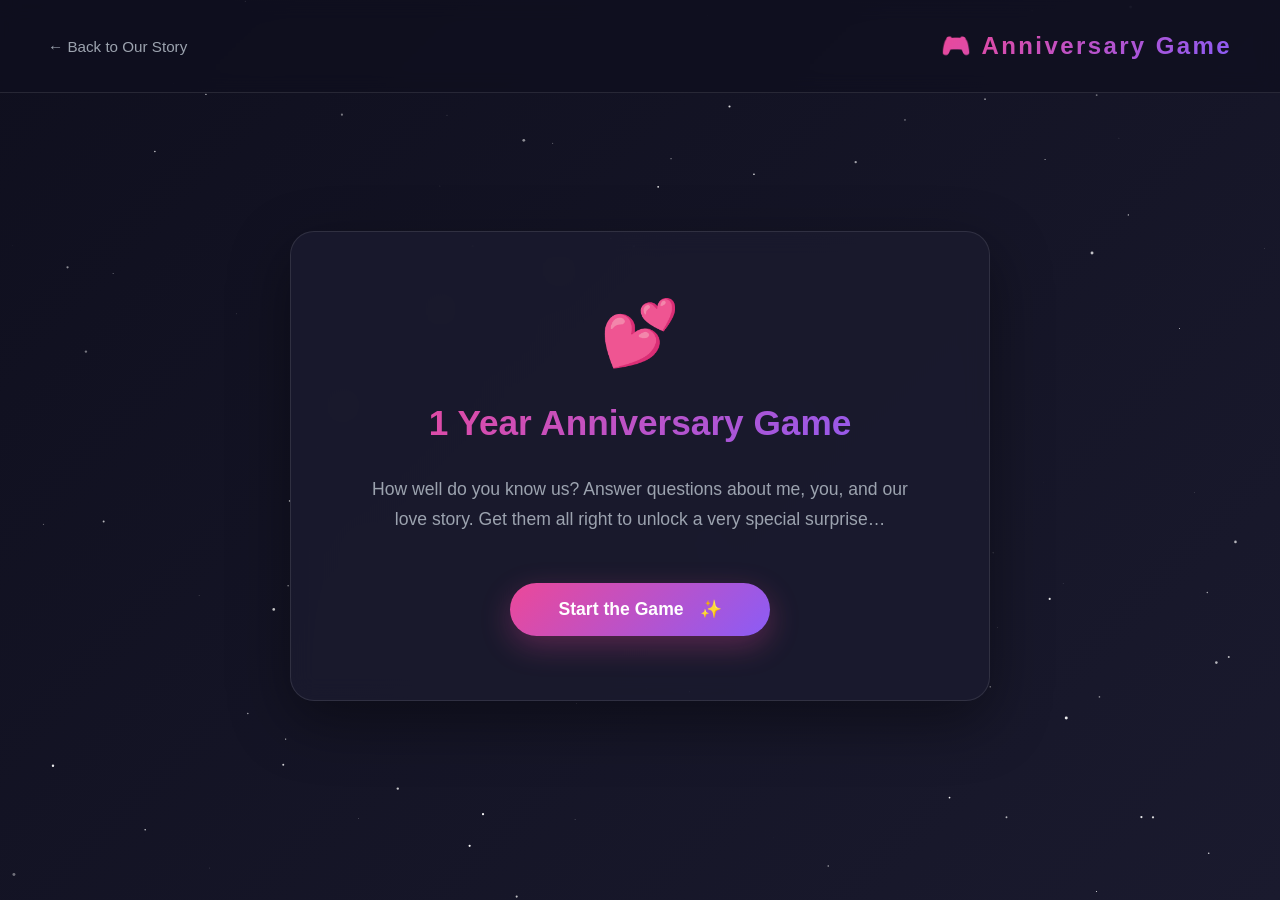
==== commit 35af9fdd: "added the game" ====
--- a/game.html
+++ b/game.html
@@ -60,7 +60,7 @@
           </p>
           <div class="gift-reveal">
             <p class="gift-label">Your gift is located:</p>
-            <p class="gift-location">Under her bed 🛏️💝</p>
+            <p class="gift-location">Under Your bed 🛏️💝</p>
           </div>
           <a href="index.html" class="cta-button game-home-btn">
             <span>Back to Our Story</span>
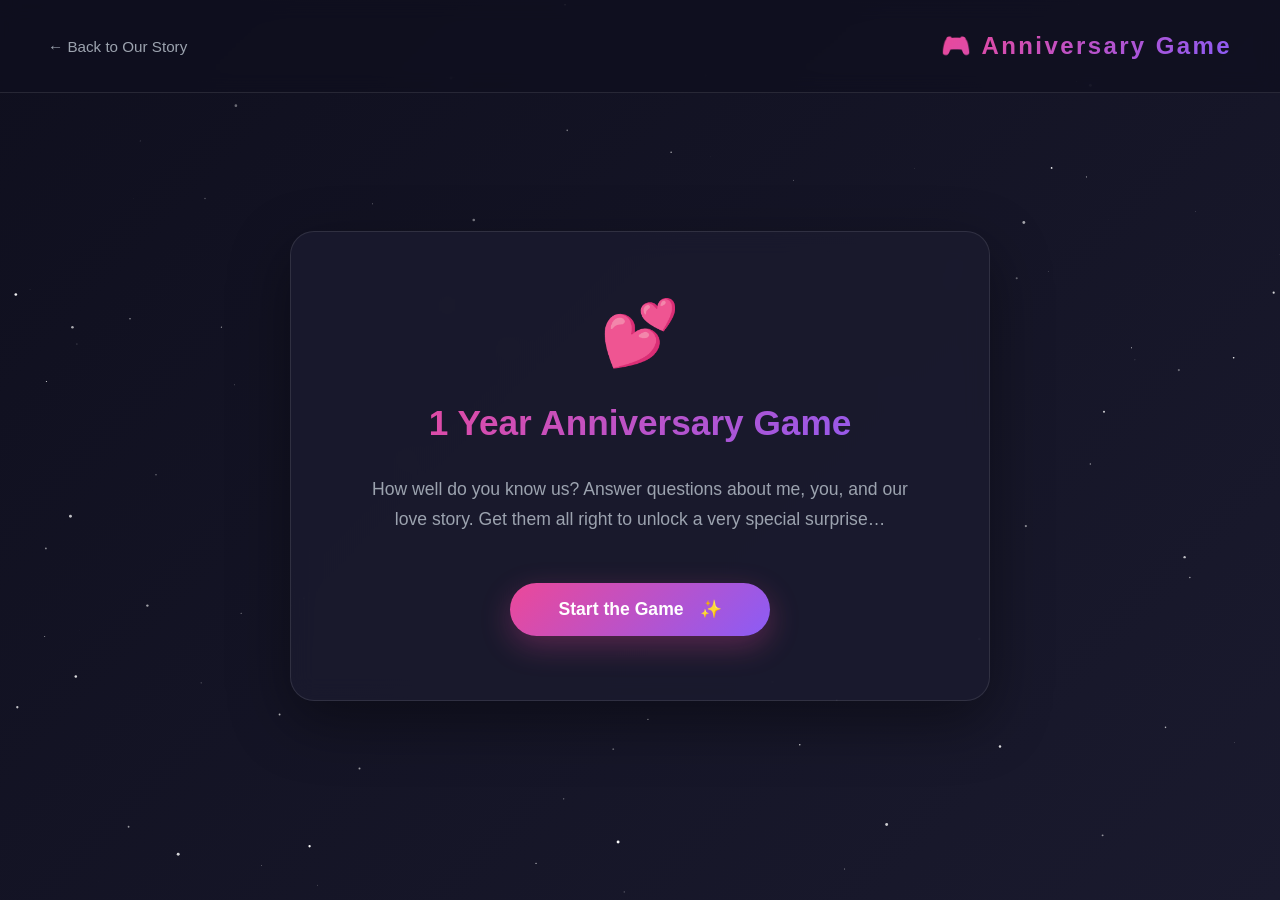
==== commit 5a3d1271: "fix the game" ====
--- a/game.html
+++ b/game.html
@@ -50,17 +50,43 @@
         </div>
       </section>
 
-      <!-- Success -->
-      <section class="game-screen" id="successScreen">
+      <!-- Voucher reveal (step 1) -->
+      <section class="game-screen" id="voucherScreen">
         <div class="game-card game-card-reveal">
           <div class="game-emoji">🎁</div>
           <h1>You Did It!</h1>
           <p class="game-intro">
-            You know our story by heart. Here's where your gift is hiding…
+            You know our story by heart. Your first surprise is waiting for you…
+          </p>
+          <div class="gift-reveal voucher-reveal">
+            <p class="gift-label">I got you a voucher for</p>
+            <p class="voucher-amount">$800</p>
+            <p class="gift-label">to spend at Hermès — pick anything your heart desires.</p>
+          </div>
+          <a
+            href="https://www.hermes.com/us/en/"
+            target="_blank"
+            rel="noopener noreferrer"
+            class="cta-button hermes-btn"
+            id="hermesLink"
+          >
+            <span>Open Hermès</span>
+            <span class="button-icon">✨</span>
+          </a>
+        </div>
+      </section>
+
+      <!-- Bed gift reveal (step 2) -->
+      <section class="game-screen" id="bedGiftScreen">
+        <div class="game-card game-card-reveal">
+          <div class="game-emoji">💝</div>
+          <h1>One More Thing…</h1>
+          <p class="game-intro">
+            Just kidding! There's another gift waiting for you, closer than you think…
           </p>
           <div class="gift-reveal">
-            <p class="gift-label">Your gift is located:</p>
-            <p class="gift-location">Under Your bed 🛏️💝</p>
+            <p class="gift-label">Your other gift is located:</p>
+            <p class="gift-location">Under your bed 🛏️💝</p>
           </div>
           <a href="index.html" class="cta-button game-home-btn">
             <span>Back to Our Story</span>
--- a/styles.css
+++ b/styles.css
@@ -1889,6 +1889,33 @@
     background-clip: text;
 }
 
+.voucher-reveal {
+    border-color: rgba(251, 191, 36, 0.4);
+}
+
+.voucher-amount {
+    font-size: 3rem;
+    font-weight: 800;
+    margin: var(--spacing-sm) 0;
+    background: linear-gradient(135deg, var(--accent-gold), #f59e0b);
+    -webkit-background-clip: text;
+    -webkit-text-fill-color: transparent;
+    background-clip: text;
+}
+
+.hermes-btn {
+    display: inline-flex;
+    margin: var(--spacing-md) auto 0;
+    text-decoration: none;
+    justify-content: center;
+    background: linear-gradient(135deg, #c9a227, #8b6914);
+    box-shadow: 0 10px 30px rgba(201, 162, 39, 0.35);
+}
+
+.hermes-btn:hover {
+    box-shadow: 0 15px 40px rgba(201, 162, 39, 0.5);
+}
+
 @keyframes pulse {
     0%, 100% { transform: scale(1); }
     50% { transform: scale(1.02); }
